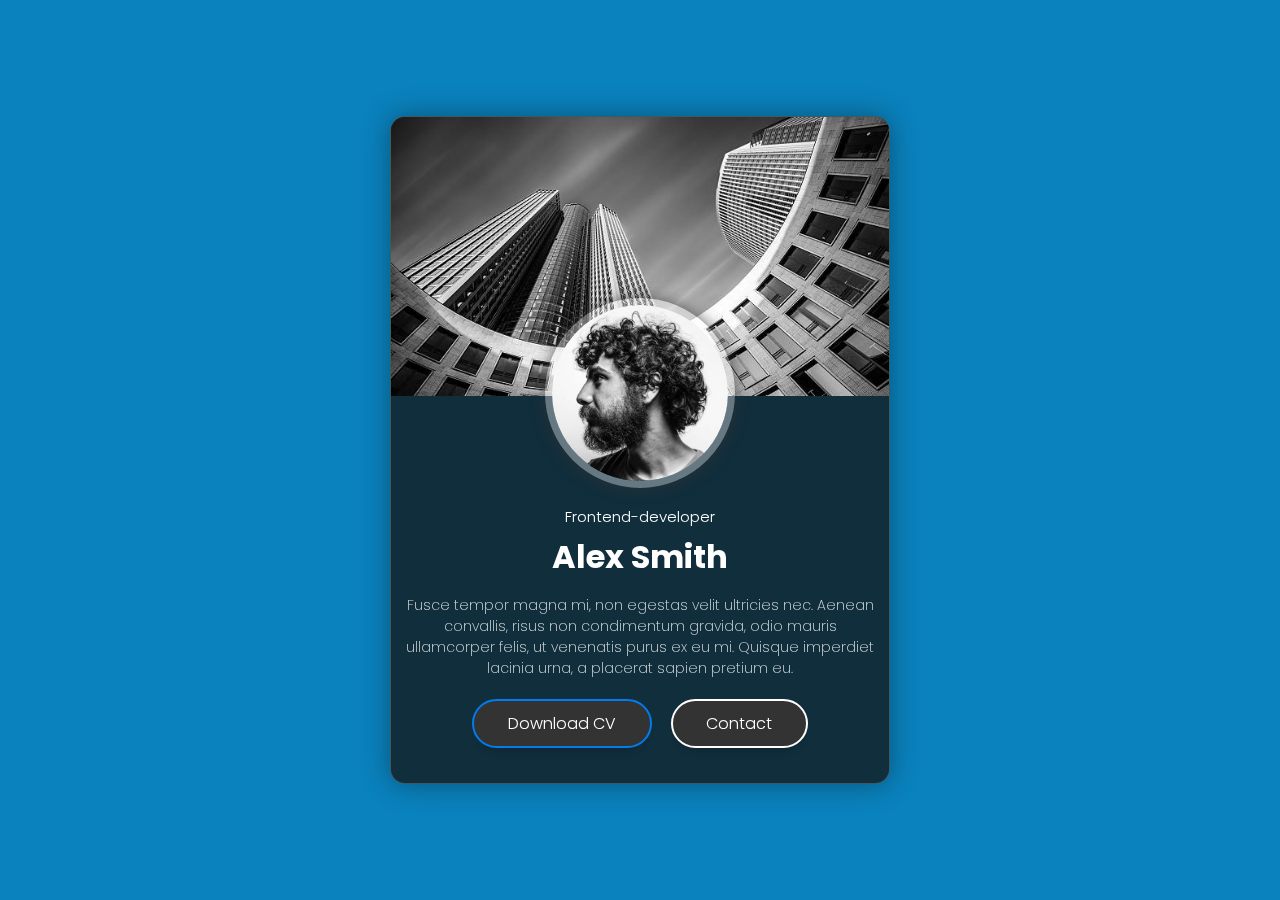
==== index.html @ f761176e "first commit" ====
<!DOCTYPE html>
<html>
    <head>
        <meta charset="utf-8">
        <meta http-equiv="X-UA-Compatible" content="IE=edge">
        <title></title>
        <meta name="description" content="">
        <meta name="viewport" content="width=device-width, initial-scale=1">
        <link rel="stylesheet" href="./assets/css/styles.css">
    </head>
    <body>
        <div class="container">
            <div class="container-content">
                <div class="header">
                    <div class="header__cover">
                        <img src="./assets/images/cover.jpg">
                    </div>
                    <img class="header__avatar" src="./assets/images/avatar.jpg"/>
                </div>
                <div class="body-content">
                    <div class="info">
                        <h4 class="info__title">Frontend-developer</h4>
                        <h1 class="info__name">Alex Smith</h1>
                        <p class="info__description">Fusce tempor magna mi, non egestas velit ultricies nec. Aenean convallis, risus non condimentum gravida, odio mauris ullamcorper felis, ut venenatis purus ex eu mi. Quisque imperdiet lacinia urna, a placerat sapien pretium eu.</p>
                        <div class="info__actions">
                            <a class="button" href="http://">Download CV</a>
                            <a class="button normal" href="http://">Contact</a>
                        </div>
                    </div>
                </div>
            </div>
        </div>
    </body>
</html>
---- assets/css/styles.css ----
@import url("https://fonts.googleapis.com/css2?family=Poppins:wght@200;300;400;500;600;700;800&display=swap");
* {
  box-sizing: border-box;
}
body {
  background: #0a82bd url("../images/main_bg.png") no-repeat fixed top;
  font-family: "Poppins", sans-serif;
  font-weight: 300;
  background-size: cover;
  backdrop-filter: blur(64px);
  margin: 0;
  display: flex;
  align-items: center;
  width: 100vw;
  height: 100vh;
}
img {
  max-width: 100%;
}
a {
  text-decoration: none;
}
.container {
  background-color: #141414c2;
  border-radius: 15px;
  color: white;
  border: 1px solid rgba(255, 255, 255, 0.2);
  max-width: 500px;
  margin: auto;
  overflow: hidden;
  box-shadow: 0 0 28px #0000005e;
}
.container-content .header {
  text-align: center;
}
.container-content .header__cover img {
  width: 100%;
}
.container-content .header__avatar {
  width: 190px;
  border: 7px solid #ffffff5c;
  border-radius: 50%;
  margin: -105px auto auto auto;
  box-shadow: 0 0 15px #333333c9;
}
.container-content .body-content {
  margin-bottom: 25px;
}
.container-content .body-content .info {
  padding: 10px 15px;
  text-align: center;
}
.container-content .body-content .info__title {
  font-weight: 300;
  font-size: 15px;
  margin: 0;
}
.container-content .body-content .info__name {
  margin: 5px 0;
}
.container-content .body-content .info__description {
  font-size: 14px;
  color: rgba(255, 255, 255, 0.814);
  font-weight: 200;
}
.container-content .body-content .info__actions {
  margin-top: 20px;
}
.button {
  color: #fff;
  background-color: #333;
  box-shadow: 0 10px 10px -8px rgba(0, 0, 0, 0.78);
  display: inline-block;
  padding: 0.8em 2.1em;
  font-size: 1em;
  line-height: 1.2;
  border: 2px solid #007ced;
  text-shadow: none;
  border-radius: 30px;
  transition: all 0.3s ease-in-out;
  box-shadow: 0 10px 10px -8px rgba(0, 0, 0, 0.22);
}
.button:hover {
  color: #fff;
  background-color: #0069d9;
  border-color: #0062cc;
}
.button.normal {
  margin-left: 15px;
  border-color: white;
}
.button.normal:hover {
  border-color: #0062cc;
}
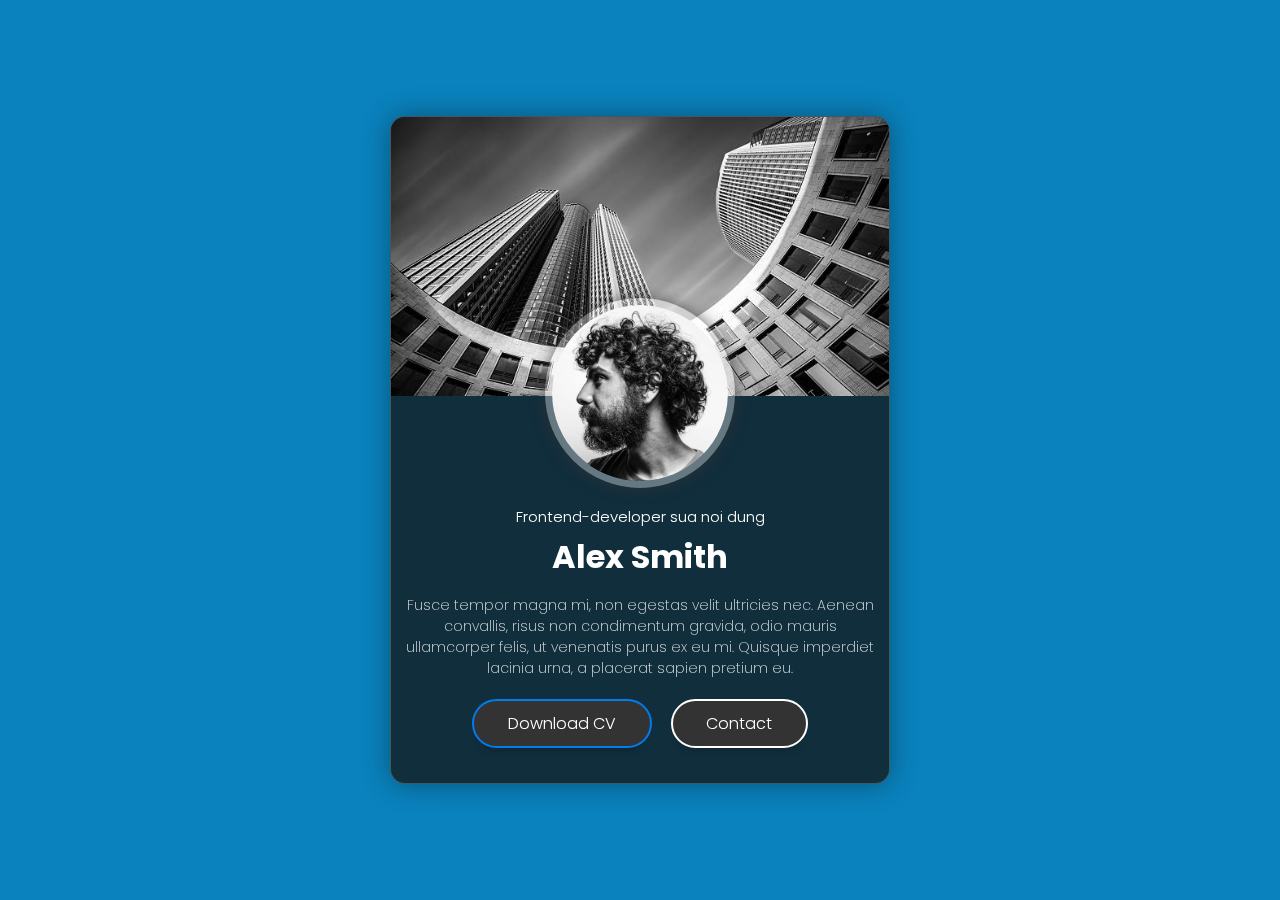
==== commit 8542740c: "change" ====
--- a/index.html
+++ b/index.html
@@ -19,7 +19,7 @@
                 </div>
                 <div class="body-content">
                     <div class="info">
-                        <h4 class="info__title">Frontend-developer</h4>
+                        <h4 class="info__title">Frontend-developer sua noi dung</h4>
                         <h1 class="info__name">Alex Smith</h1>
                         <p class="info__description">Fusce tempor magna mi, non egestas velit ultricies nec. Aenean convallis, risus non condimentum gravida, odio mauris ullamcorper felis, ut venenatis purus ex eu mi. Quisque imperdiet lacinia urna, a placerat sapien pretium eu.</p>
                         <div class="info__actions">
